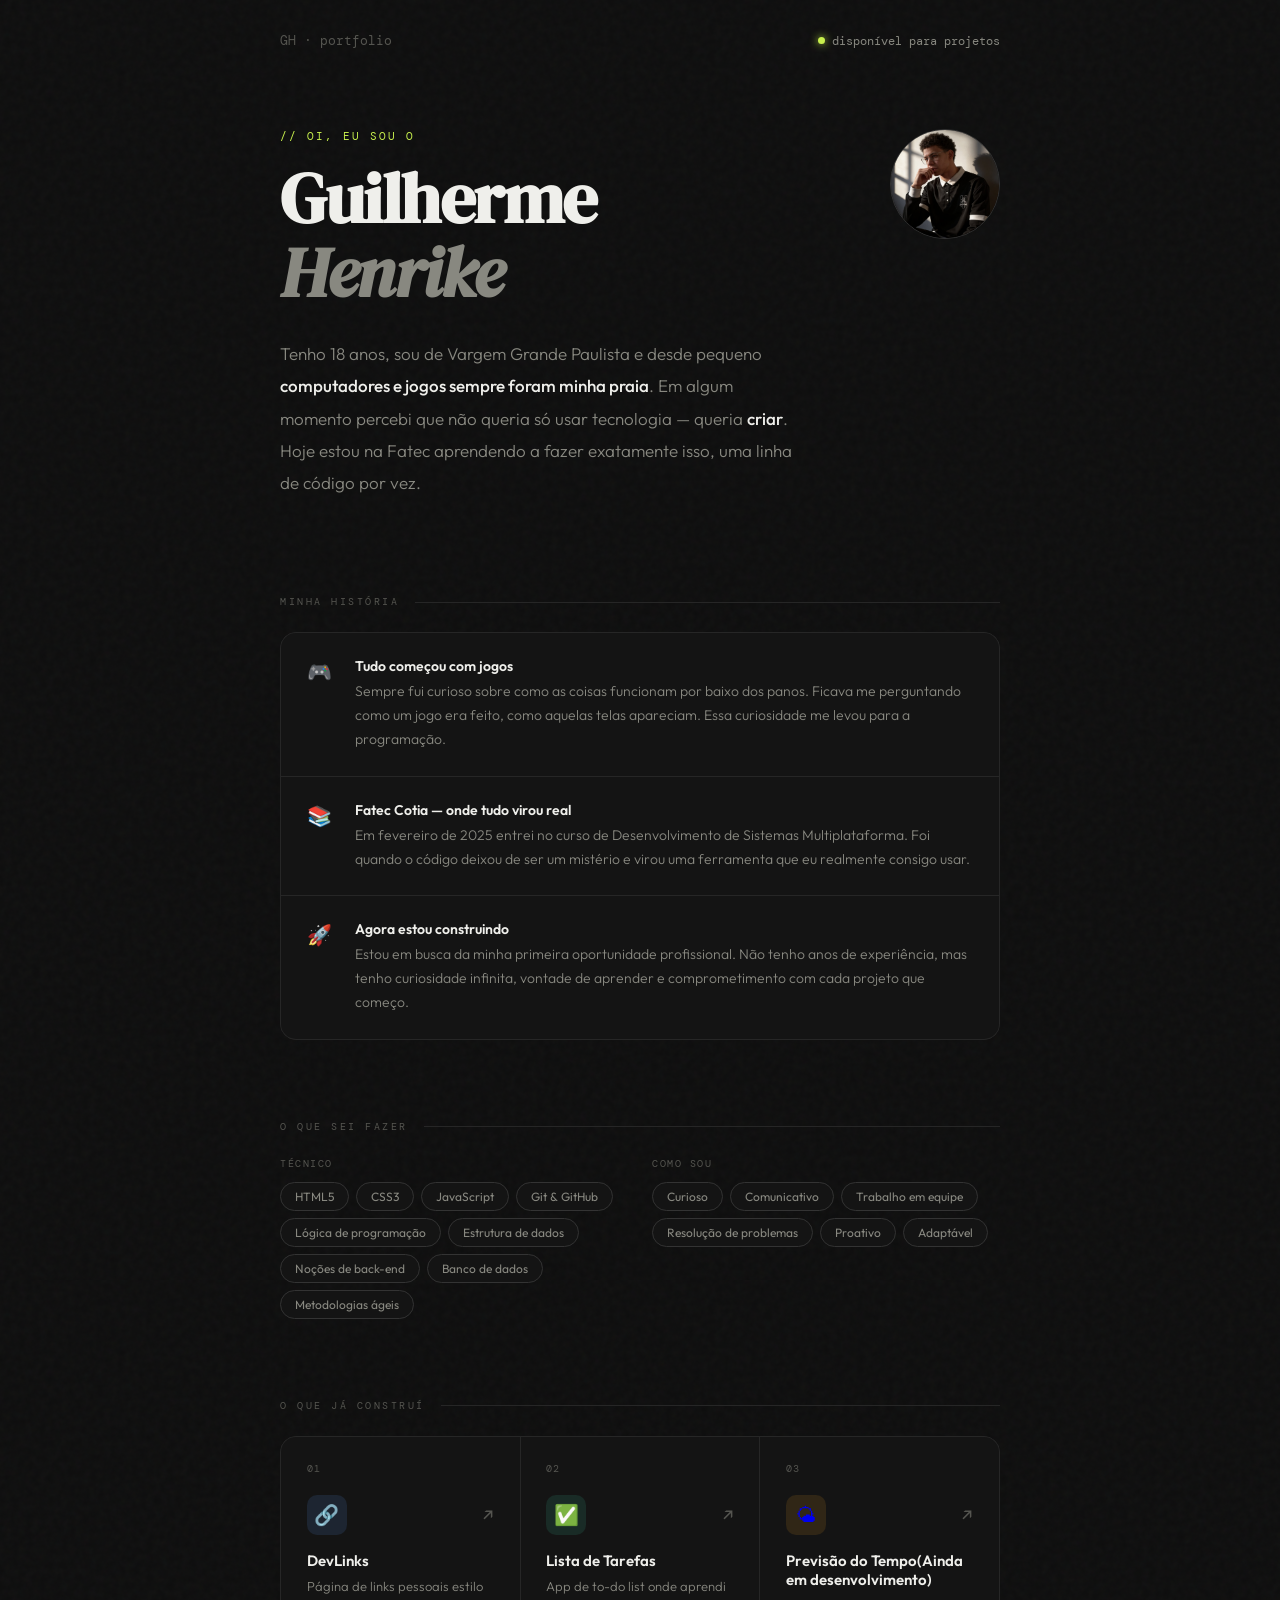
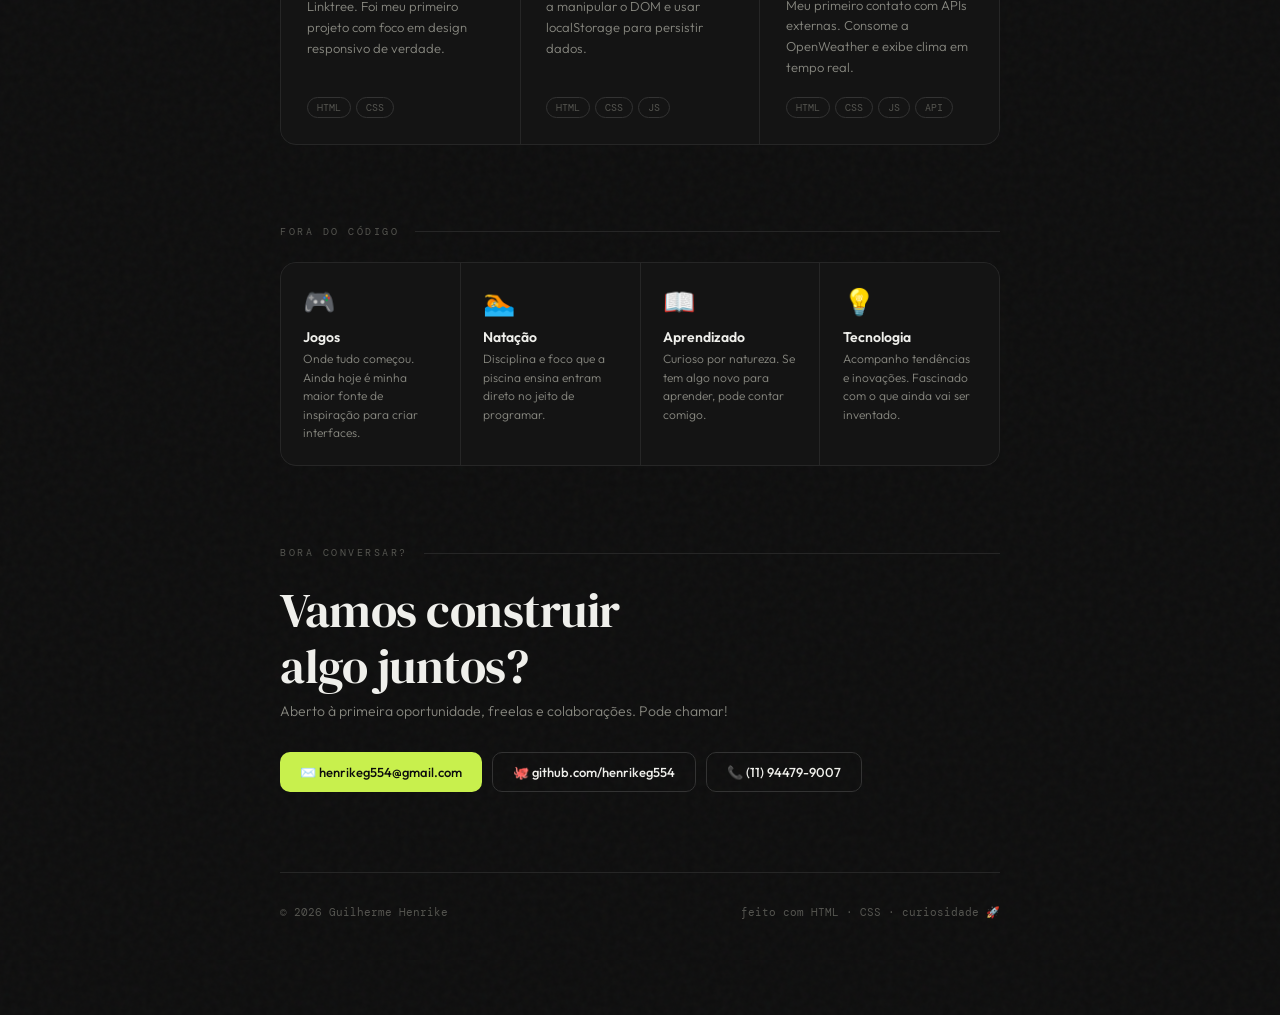
==== index.html @ 23b7fb83 "Fix HTML encoding issues in index.html" ====
<!DOCTYPE html>
<html lang="pt-BR">
<head>
  <meta charset="UTF-8"/>
  <meta name="viewport" content="width=device-width, initial-scale=1.0"/>
  <title>Guilherme Henrike · Desenvolvedor Web</title>

  <link rel="preconnect" href="https://fonts.googleapis.com"/>
  <link href="https://fonts.googleapis.com/css2?family=DM+Serif+Display:ital@0;1&family=DM+Mono:wght@400;500&family=Outfit:wght@300;400;500;600&display=swap" rel="stylesheet"/>

  <link rel="stylesheet" href="style.css"/>
</head>
<body>

<div class="portfolio">

  <nav class="nav fade-up">
    <span class="nav-logo">GH · portfolio</span>
    <span class="nav-status">
      <span class="status-dot"></span>disponível para projetos
    </span>
  </nav>

  <header class="hero fade-up">
    <div class="hero-top">

      <div class="hero-text-block">
        <p class="hero-eyebrow">// oi, eu sou o</p>
        <h1 class="hero-title">Guilherme<br/><em>Henrike</em></h1>
      </div>

      
<div class="avatar-wrapper">
  <img src="foto.jpeg" class="avatar" alt="Guilherme Henrike"/>
</div>

    </div>

    <p class="hero-desc">
      Tenho 18 anos, sou de Vargem Grande Paulista e desde pequeno
      <strong>computadores e jogos sempre foram minha praia</strong>.
      Em algum momento percebi que não queria só usar tecnologia —
      queria <strong>criar</strong>. Hoje estou na Fatec aprendendo a
      fazer exatamente isso, uma linha de código por vez.
    </p>
  </header>

  <section class="fade-up">
    <div class="divider">
      <span class="divider-label">minha história</span>
      <div class="divider-line"></div>
    </div>
    <div class="story-blocks">

      <div class="story-block">
        <span class="story-icon">🎮</span>
        <div>
          <div class="story-title">Tudo começou com jogos</div>
          <div class="story-text">Sempre fui curioso sobre como as coisas funcionam por baixo dos panos. Ficava me perguntando como um jogo era feito, como aquelas telas apareciam. Essa curiosidade me levou para a programação.</div>
        </div>
      </div>

      <div class="story-block">
        <span class="story-icon">📚</span>
        <div>
          <div class="story-title">Fatec Cotia — onde tudo virou real</div>
          <div class="story-text">Em fevereiro de 2025 entrei no curso de Desenvolvimento de Sistemas Multiplataforma. Foi quando o código deixou de ser um mistério e virou uma ferramenta que eu realmente consigo usar.</div>
        </div>
      </div>

      <div class="story-block">
        <span class="story-icon">🚀</span>
        <div>
          <div class="story-title">Agora estou construindo</div>
          <div class="story-text">Estou em busca da minha primeira oportunidade profissional. Não tenho anos de experiência, mas tenho curiosidade infinita, vontade de aprender e comprometimento com cada projeto que começo.</div>
        </div>
      </div>

    </div>
  </section>

  <section class="fade-up">
    <div class="divider">
      <span class="divider-label">o que sei fazer</span>
      <div class="divider-line"></div>
    </div>
    <div class="skills-columns">

      <div>
        <div class="skills-group-label">técnico</div>
        <div class="skills-grid">
          <span class="skill-tag">HTML5</span>
          <span class="skill-tag">CSS3</span>
          <span class="skill-tag">JavaScript</span>
          <span class="skill-tag">Git &amp; GitHub</span>
          <span class="skill-tag">Lógica de programação</span>
          <span class="skill-tag">Estrutura de dados</span>
          <span class="skill-tag">Noções de back-end</span>
          <span class="skill-tag">Banco de dados</span>
          <span class="skill-tag">Metodologias ágeis</span>
        </div>
      </div>

      <div>
        <div class="skills-group-label">como sou</div>
        <div class="skills-grid">
          <span class="skill-tag">Curioso</span>
          <span class="skill-tag">Comunicativo</span>
          <span class="skill-tag">Trabalho em equipe</span>
          <span class="skill-tag">Resolução de problemas</span>
          <span class="skill-tag">Proativo</span>
          <span class="skill-tag">Adaptável</span>
        </div>
      </div>

    </div>
  </section>

  <section class="fade-up">
    <div class="divider">
      <span class="divider-label">o que já construí</span>
      <div class="divider-line"></div>
    </div>
    <div class="projects-grid">

      <a class="project-card" href="https://henrikeg554.github.io/DevLinks/" rel="noopener">
        <div class="project-number">01</div>
        <div class="project-icon-row">
          <div class="project-icon icon-blue">🔗</div>
          <span class="project-arrow">↗</span>
        </div>
        <div class="project-name">DevLinks</div>
        <div class="project-desc">Página de links pessoais estilo Linktree. Foi meu primeiro projeto com foco em design responsivo de verdade.</div>
        <div class="project-tech">
          <span class="tech-pill">HTML</span>
          <span class="tech-pill">CSS</span>
        </div>
      </a>

      <a class="project-card" href="https://henrikeg554.github.io/Lista-de-Tarefas/" rel="noopener">
        <div class="project-number">02</div>
        <div class="project-icon-row">
          <div class="project-icon icon-teal">✅</div>
          <span class="project-arrow">↗</span>
        </div>
        <div class="project-name">Lista de Tarefas</div>
        <div class="project-desc">App de to-do list onde aprendi a manipular o DOM e usar localStorage para persistir dados.</div>
        <div class="project-tech">
          <span class="tech-pill">HTML</span>
          <span class="tech-pill">CSS</span>
          <span class="tech-pill">JS</span>
        </div>
      </a>

      <a class="project-card" href="https://github.com/henrikeg554" target="_blank" rel="noopener">
        <div class="project-number">03</div>
        <div class="project-icon-row">
          <div class="project-icon icon-amber">🌤</div>
          <span class="project-arrow">↗</span>
        </div>
        <div class="project-name">Previsão do Tempo(Ainda em desenvolvimento)</div>
        <div class="project-desc">Meu primeiro contato com APIs externas. Consome a OpenWeather e exibe clima em tempo real.</div>
        <div class="project-tech">
          <span class="tech-pill">HTML</span>
          <span class="tech-pill">CSS</span>
          <span class="tech-pill">JS</span>
          <span class="tech-pill">API</span>
        </div>
      </a>

    </div>
  </section>

  <section class="fade-up">
    <div class="divider">
      <span class="divider-label">fora do código</span>
      <div class="divider-line"></div>
    </div>
    <div class="life-grid">

      <div class="life-card">
        <div class="life-emoji">🎮</div>
        <div class="life-title">Jogos</div>
        <div class="life-text">Onde tudo começou. Ainda hoje é minha maior fonte de inspiração para criar interfaces.</div>
      </div>

      <div class="life-card">
        <div class="life-emoji">🏊</div>
        <div class="life-title">Natação</div>
        <div class="life-text">Disciplina e foco que a piscina ensina entram direto no jeito de programar.</div>
      </div>

      <div class="life-card">
        <div class="life-emoji">📖</div>
        <div class="life-title">Aprendizado</div>
        <div class="life-text">Curioso por natureza. Se tem algo novo para aprender, pode contar comigo.</div>
      </div>

      <div class="life-card">
        <div class="life-emoji">💡</div>
        <div class="life-title">Tecnologia</div>
        <div class="life-text">Acompanho tendências e inovações. Fascinado com o que ainda vai ser inventado.</div>
      </div>

    </div>
  </section>

  <section class="fade-up">
    <div class="divider">
      <span class="divider-label">bora conversar?</span>
      <div class="divider-line"></div>
    </div>
    <p class="contact-big">Vamos construir<br/>algo juntos?</p>
    <p class="contact-sub">Aberto à primeira oportunidade, freelas e colaborações. Pode chamar!</p>
    <div class="contact-row">
      <a class="contact-btn contact-btn-primary" href="mailto:henrikeg554@gmail.com">
        ✉️ henrikeg554@gmail.com
      </a>
      <a class="contact-btn contact-btn-secondary" href="https://github.com/henrikeg554" target="_blank" rel="noopener">
        🐙 github.com/henrikeg554
      </a>
      <a class="contact-btn contact-btn-secondary" href="tel:+5511944799007">
        📞 (11) 94479-9007
      </a>
    </div>
  </section>

  <footer class="fade-up">
    <span>© 2026 Guilherme Henrike</span>
    <span>feito com HTML · CSS · curiosidade 🚀</span>
  </footer>

</div>

<div class="toast" id="toast"></div>

<script src="script.js"></script>

</body>
</html>
---- style.css ----
*, *::before, *::after {
  box-sizing: border-box;
  margin: 0;
  padding: 0;
}

:root {
  --bg:        #0D0D0D;
  --surface:   #141414;
  --surface2:  #1C1C1C;
  --border:    #262626;
  --border2:   #333333;
  --text:      #EFEFEB;
  --text2:     #888880;
  --text3:     #555550;
  --accent:    #C8F04D;
  --accent2:   #A8D030;
  --radius:    10px;
  --radius-lg: 16px;
}

html {
  scroll-behavior: smooth;
}

body {
  background: var(--bg);
  color: var(--text);
  font-family: 'Outfit', sans-serif;
  min-height: 100vh;
  display: flex;
  justify-content: center;
  padding: 0 1.5rem 6rem;
  background-image: url("data:image/svg+xml,%3Csvg viewBox='0 0 200 200' xmlns='http://www.w3.org/2000/svg'%3E%3Cfilter id='n'%3E%3CfeTurbulence type='fractalNoise' baseFrequency='0.9' numOctaves='4' stitchTiles='stitch'/%3E%3C/filter%3E%3Crect width='100%25' height='100%25' filter='url(%23n)' opacity='0.03'/%3E%3C/svg%3E");
}

.portfolio {
  width: 100%;
  max-width: 720px;
}

.fade-up {
  opacity: 0;
  transform: translateY(22px);
  animation: fadeUp 0.7s cubic-bezier(.22, .68, 0, 1.2) forwards;
}

.fade-up:nth-child(1) { animation-delay: 0.05s; }
.fade-up:nth-child(2) { animation-delay: 0.15s; }
.fade-up:nth-child(3) { animation-delay: 0.25s; }
.fade-up:nth-child(4) { animation-delay: 0.35s; }
.fade-up:nth-child(5) { animation-delay: 0.43s; }
.fade-up:nth-child(6) { animation-delay: 0.51s; }
.fade-up:nth-child(7) { animation-delay: 0.58s; }

@keyframes fadeUp {
  to {
    opacity: 1;
    transform: translateY(0);
  }
}

.nav {
  display: flex;
  justify-content: space-between;
  align-items: center;
  padding: 2rem 0 0;
  margin-bottom: 5rem;
}

.nav-logo {
  font-family: 'DM Mono', monospace;
  font-size: 13px;
  color: var(--text3);
}

.nav-status {
  display: flex;
  align-items: center;
  gap: 7px;
  font-size: 12px;
  color: var(--text2);
  font-family: 'DM Mono', monospace;
}

.status-dot {
  width: 7px;
  height: 7px;
  background: var(--accent);
  border-radius: 50%;
  box-shadow: 0 0 8px var(--accent);
  animation: blink 2.5s ease-in-out infinite;
}

@keyframes blink {
  0%, 100% { opacity: 1; box-shadow: 0 0 8px var(--accent); }
  50%       { opacity: 0.4; box-shadow: 0 0 3px var(--accent); }
}

/* ── HERO ─────────────────────────────────────────────────── */
.hero {
  margin-bottom: 6rem;
}

.hero-top {
  display: flex;
  align-items: flex-start;
  justify-content: space-between;
  gap: 2rem;
  margin-bottom: 1.8rem;
}

.hero-text-block {
  flex: 1;
  min-width: 0;
}

.hero-eyebrow {
  font-family: 'DM Mono', monospace;
  font-size: 11px;
  letter-spacing: 2px;
  text-transform: uppercase;
  color: var(--accent);
  margin-bottom: 1.2rem;
}

.hero-title {
  font-family: 'DM Serif Display', serif;
  font-size: clamp(38px, 8vw, 70px);
  line-height: 1.05;
  letter-spacing: -1.5px;
  color: var(--text);
}

.hero-title em {
  font-style: italic;
  color: var(--text2);
}

.hero-desc {
  font-size: 17px;
  line-height: 1.9;
  color: var(--text2);
  max-width: 520px;
  font-weight: 300;
}

.hero-desc strong {
  color: var(--text);
  font-weight: 500;
}

.avatar-wrapper {
  flex-shrink: 0;
  display: flex;
  flex-direction: column;
  align-items: center;
  gap: 8px;
}

.avatar {
  width: 110px;
  height: 110px;
  border-radius: 50%;
  border: 1.5px solid var(--border2);
  object-fit: cover;
  display: block;
  background: var(--surface2);
  cursor: pointer;
  transition: border-color 0.2s;
}

.avatar:hover {
  border-color: var(--accent);
}

.avatar-placeholder {
  width: 110px;
  height: 110px;
  border-radius: 50%;
  border: 1.5px dashed var(--border2);
  background: var(--surface);
  display: flex;
  flex-direction: column;
  align-items: center;
  justify-content: center;
  gap: 6px;
  cursor: pointer;
  transition: border-color 0.2s, background 0.2s;
  overflow: hidden;
}

.avatar-placeholder:hover {
  border-color: var(--accent);
  background: rgba(200, 240, 77, 0.04);
}

.avatar-placeholder:hover .avatar-hint {
  color: var(--accent);
}

.avatar-icon {
  font-size: 28px;
  line-height: 1;
}

.avatar-hint {
  font-family: 'DM Mono', monospace;
  font-size: 9px;
  letter-spacing: 1px;
  text-transform: uppercase;
  color: var(--text3);
  text-align: center;
  line-height: 1.4;
  transition: color 0.2s;
}

.avatar-label {
  font-family: 'DM Mono', monospace;
  font-size: 10px;
  color: var(--text3);
  text-align: center;
}

#foto-input {
  display: none;
}

.divider {
  display: flex;
  align-items: center;
  gap: 1rem;
  margin-bottom: 1.5rem;
}

.divider-label {
  font-family: 'DM Mono', monospace;
  font-size: 10px;
  letter-spacing: 2.5px;
  text-transform: uppercase;
  color: var(--text3);
  white-space: nowrap;
}

.divider-line {
  flex: 1;
  height: 0.5px;
  background: var(--border);
}

section {
  margin-bottom: 5rem;
}

.story-blocks {
  display: flex;
  flex-direction: column;
  gap: 1px;
  background: var(--border);
  border: 0.5px solid var(--border);
  border-radius: var(--radius-lg);
  overflow: hidden;
}

.story-block {
  background: var(--surface);
  padding: 1.5rem 1.6rem;
  display: grid;
  grid-template-columns: 2rem 1fr;
  gap: 0 1rem;
  align-items: start;
  transition: background 0.2s;
}

.story-block:hover {
  background: var(--surface2);
}

.story-icon {
  font-size: 20px;
  margin-top: 2px;
}

.story-title {
  font-size: 14px;
  font-weight: 600;
  color: var(--text);
  margin-bottom: 5px;
}

.story-text {
  font-size: 14px;
  color: var(--text2);
  line-height: 1.7;
  font-weight: 300;
}

.skills-columns {
  display: grid;
  grid-template-columns: 1fr 1fr;
  gap: 1.5rem;
}

.skills-group-label {
  font-family: 'DM Mono', monospace;
  font-size: 10px;
  letter-spacing: 1.5px;
  text-transform: uppercase;
  color: var(--text3);
  margin-bottom: 0.75rem;
}

.skills-grid {
  display: flex;
  flex-wrap: wrap;
  gap: 7px;
}

.skill-tag {
  border: 0.5px solid var(--border2);
  border-radius: 999px;
  padding: 6px 14px;
  font-size: 12px;
  color: var(--text2);
  background: var(--surface);
  cursor: default;
  transition: border-color 0.2s, color 0.2s, background 0.2s;
}

.skill-tag:hover {
  border-color: var(--accent);
  color: var(--accent);
  background: rgba(200, 240, 77, 0.06);
}

.projects-grid {
  display: grid;
  grid-template-columns: repeat(auto-fit, minmax(210px, 1fr));
  gap: 1px;
  background: var(--border);
  border: 0.5px solid var(--border);
  border-radius: var(--radius-lg);
  overflow: hidden;
}

.project-card {
  background: var(--surface);
  padding: 1.6rem;
  text-decoration: none;
  display: flex;
  flex-direction: column;
  position: relative;
  overflow: hidden;
  transition: background 0.25s;
}

.project-card::before {
  content: '';
  position: absolute;
  inset: 0;
  background: radial-gradient(
    circle at var(--mx, 50%) var(--my, 50%),
    rgba(200, 240, 77, 0.07),
    transparent 65%
  );
  opacity: 0;
  transition: opacity 0.3s;
  pointer-events: none;
}

.project-card:hover {
  background: var(--surface2);
}

.project-card:hover::before {
  opacity: 1;
}

.project-number {
  font-family: 'DM Mono', monospace;
  font-size: 10px;
  color: var(--text3);
  letter-spacing: 1px;
  margin-bottom: 1.2rem;
}

.project-icon-row {
  display: flex;
  align-items: center;
  justify-content: space-between;
  margin-bottom: 1rem;
}

.project-icon {
  width: 40px;
  height: 40px;
  border-radius: var(--radius);
  display: flex;
  align-items: center;
  justify-content: center;
  font-size: 20px;
}

.icon-blue  { background: rgba(91, 155, 248, 0.12); }
.icon-teal  { background: rgba(62, 201, 167, 0.12); }
.icon-amber { background: rgba(245, 166, 35, 0.12); }

.project-arrow {
  font-size: 18px;
  color: var(--text3);
  transition: color 0.2s, transform 0.2s;
}

.project-card:hover .project-arrow {
  color: var(--accent);
  transform: translate(2px, -2px);
}

.project-name {
  font-size: 15px;
  font-weight: 600;
  color: var(--text);
  margin-bottom: 6px;
}

.project-desc {
  font-size: 13px;
  color: var(--text2);
  line-height: 1.6;
  margin-bottom: 1.2rem;
  flex: 1;
  font-weight: 300;
}

.project-tech {
  display: flex;
  flex-wrap: wrap;
  gap: 5px;
}

.tech-pill {
  font-family: 'DM Mono', monospace;
  font-size: 10px;
  padding: 3px 9px;
  border-radius: 999px;
  border: 0.5px solid var(--border2);
  color: var(--text3);
}

.life-grid {
  display: grid;
  grid-template-columns: repeat(auto-fit, minmax(160px, 1fr));
  gap: 1px;
  background: var(--border);
  border: 0.5px solid var(--border);
  border-radius: var(--radius-lg);
  overflow: hidden;
}

.life-card {
  background: var(--surface);
  padding: 1.4rem;
  transition: background 0.2s;
  cursor: default;
}

.life-card:hover {
  background: var(--surface2);
}

.life-emoji {
  font-size: 26px;
  margin-bottom: 10px;
}

.life-title {
  font-size: 14px;
  font-weight: 600;
  color: var(--text);
  margin-bottom: 4px;
}

.life-text {
  font-size: 12px;
  color: var(--text2);
  line-height: 1.55;
  font-weight: 300;
}

/* ── CONTATO ──────────────────────────────────────────────── */
.contact-big {
  font-family: 'DM Serif Display', serif;
  font-size: clamp(28px, 6vw, 48px);
  line-height: 1.15;
  color: var(--text);
  margin-bottom: 0.5rem;
  letter-spacing: -0.5px;
}

.contact-sub {
  font-size: 14px;
  color: var(--text2);
  font-weight: 300;
  margin-bottom: 2rem;
}

.contact-row {
  display: flex;
  gap: 10px;
  flex-wrap: wrap;
}

.contact-btn {
  display: inline-flex;
  align-items: center;
  gap: 9px;
  padding: 11px 20px;
  border-radius: var(--radius);
  font-size: 13px;
  font-family: 'Outfit', sans-serif;
  font-weight: 500;
  cursor: pointer;
  text-decoration: none;
  transition: all 0.2s;
}

.contact-btn-primary {
  background: var(--accent);
  color: #0D0D0D;
  border: none;
}

.contact-btn-primary:hover {
  background: var(--accent2);
  transform: translateY(-1px);
  box-shadow: 0 6px 24px rgba(200, 240, 77, 0.25);
}

.contact-btn-secondary {
  background: transparent;
  color: var(--text);
  border: 0.5px solid var(--border2);
}

.contact-btn-secondary:hover {
  border-color: var(--text3);
  background: var(--surface);
}

footer {
  margin-top: 5rem;
  padding-top: 2rem;
  border-top: 0.5px solid var(--border);
  display: flex;
  justify-content: space-between;
  font-family: 'DM Mono', monospace;
  font-size: 11px;
  color: var(--text3);
  flex-wrap: wrap;
  gap: 0.5rem;
}

.toast {
  position: fixed;
  bottom: 2rem;
  left: 50%;
  transform: translateX(-50%) translateY(20px);
  background: var(--surface2);
  border: 0.5px solid var(--border2);
  border-radius: var(--radius);
  padding: 10px 18px;
  font-family: 'DM Mono', monospace;
  font-size: 12px;
  color: var(--text2);
  opacity: 0;
  transition: opacity 0.3s, transform 0.3s;
  pointer-events: none;
  white-space: nowrap;
}

.toast.show {
  opacity: 1;
  transform: translateX(-50%) translateY(0);
}

@media (max-width: 540px) {
  .hero-top       { flex-direction: column-reverse; align-items: flex-start; }
  .avatar-placeholder,
  .avatar         { width: 80px; height: 80px; }
  .skills-columns { grid-template-columns: 1fr; }
  .projects-grid  { grid-template-columns: 1fr; }
  .life-grid      { grid-template-columns: 1fr 1fr; }
  .hero-title     { letter-spacing: -1px; }
  footer          { flex-direction: column; }
}
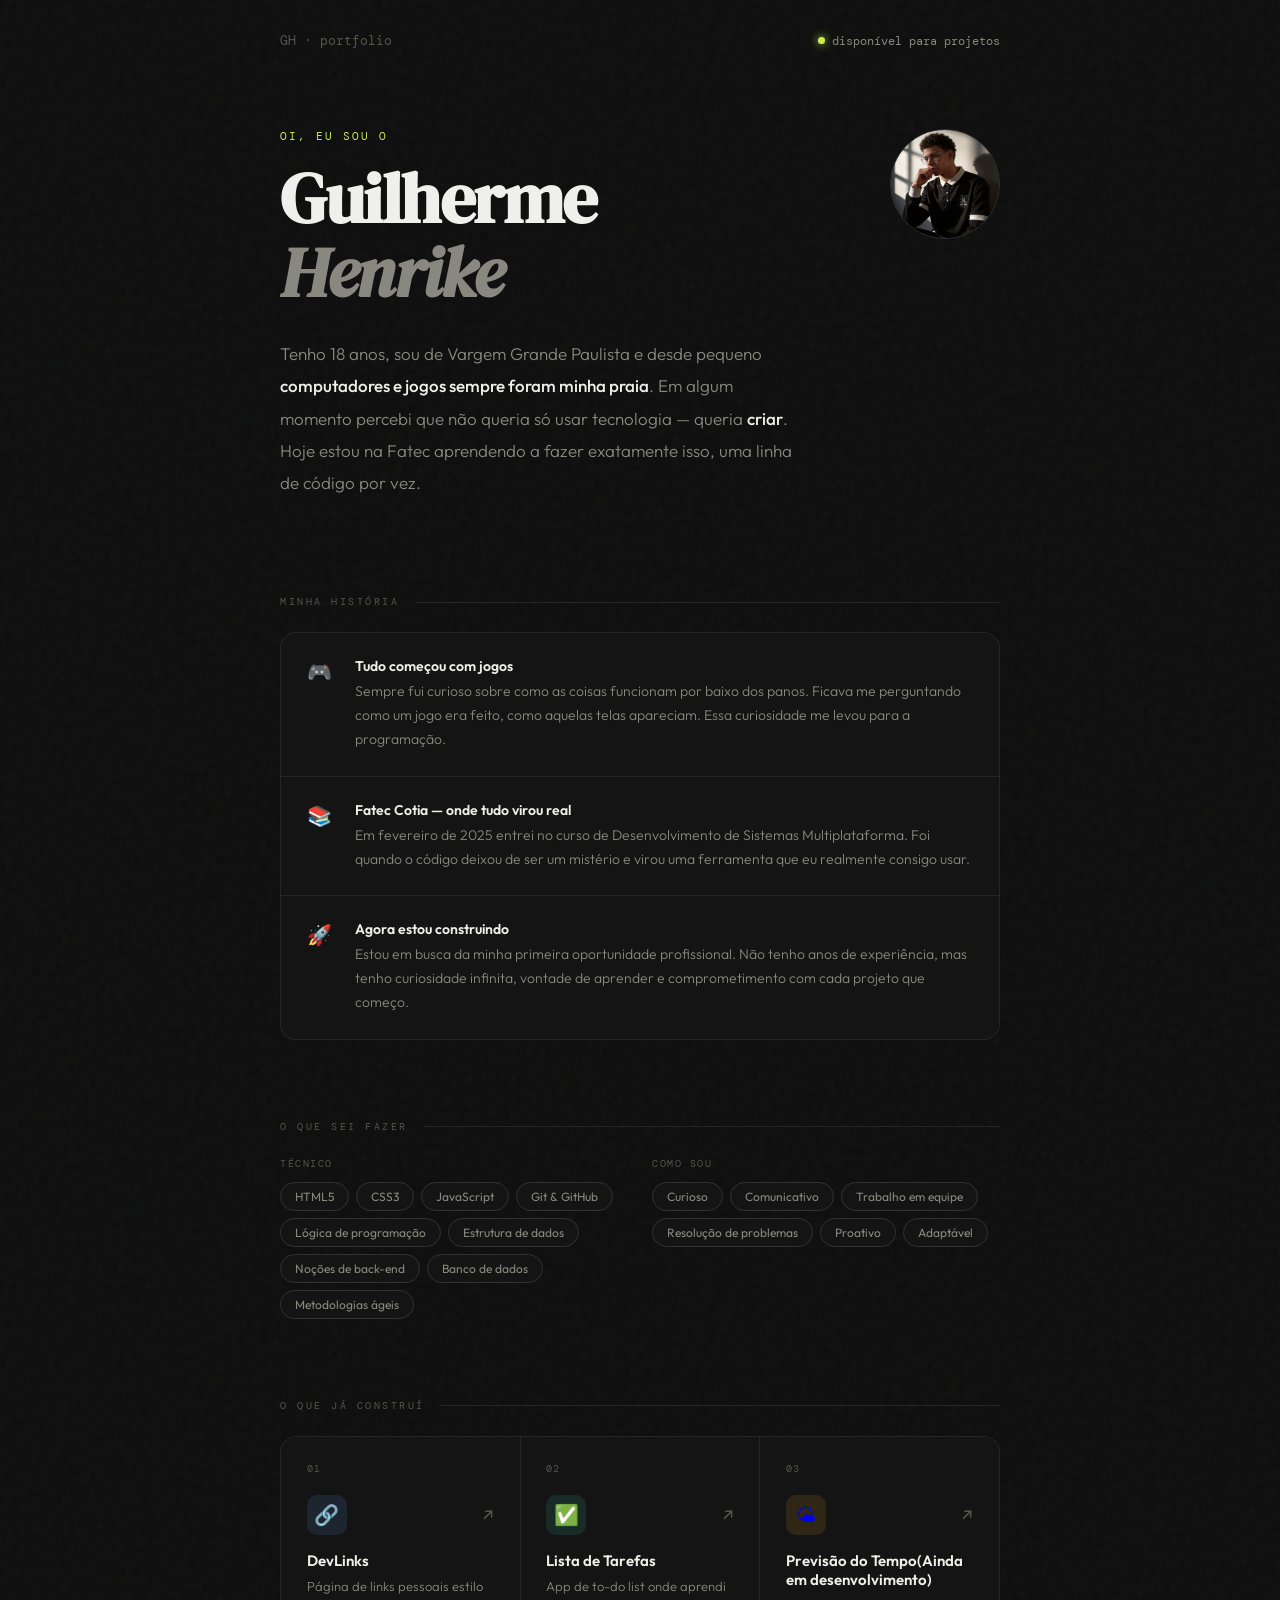
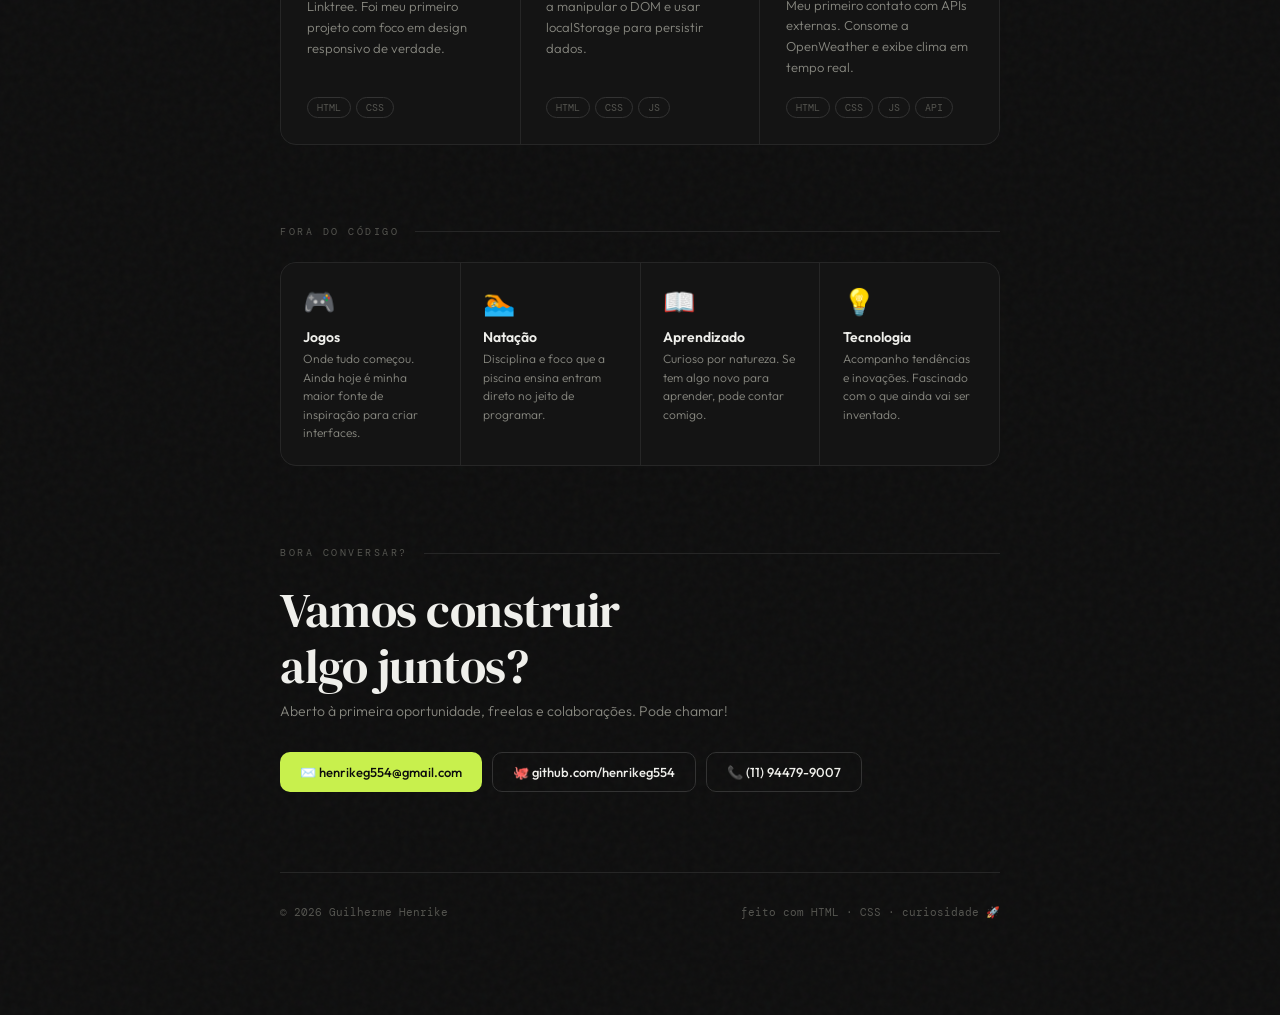
==== commit 8adca170: "Fix HTML formatting issues" ====
--- a/index.html
+++ b/index.html
@@ -25,7 +25,7 @@
     <div class="hero-top">
 
       <div class="hero-text-block">
-        <p class="hero-eyebrow">// oi, eu sou o</p>
+        <p class="hero-eyebrow"> oi, eu sou o</p>
         <h1 class="hero-title">Guilherme<br/><em>Henrike</em></h1>
       </div>
 
